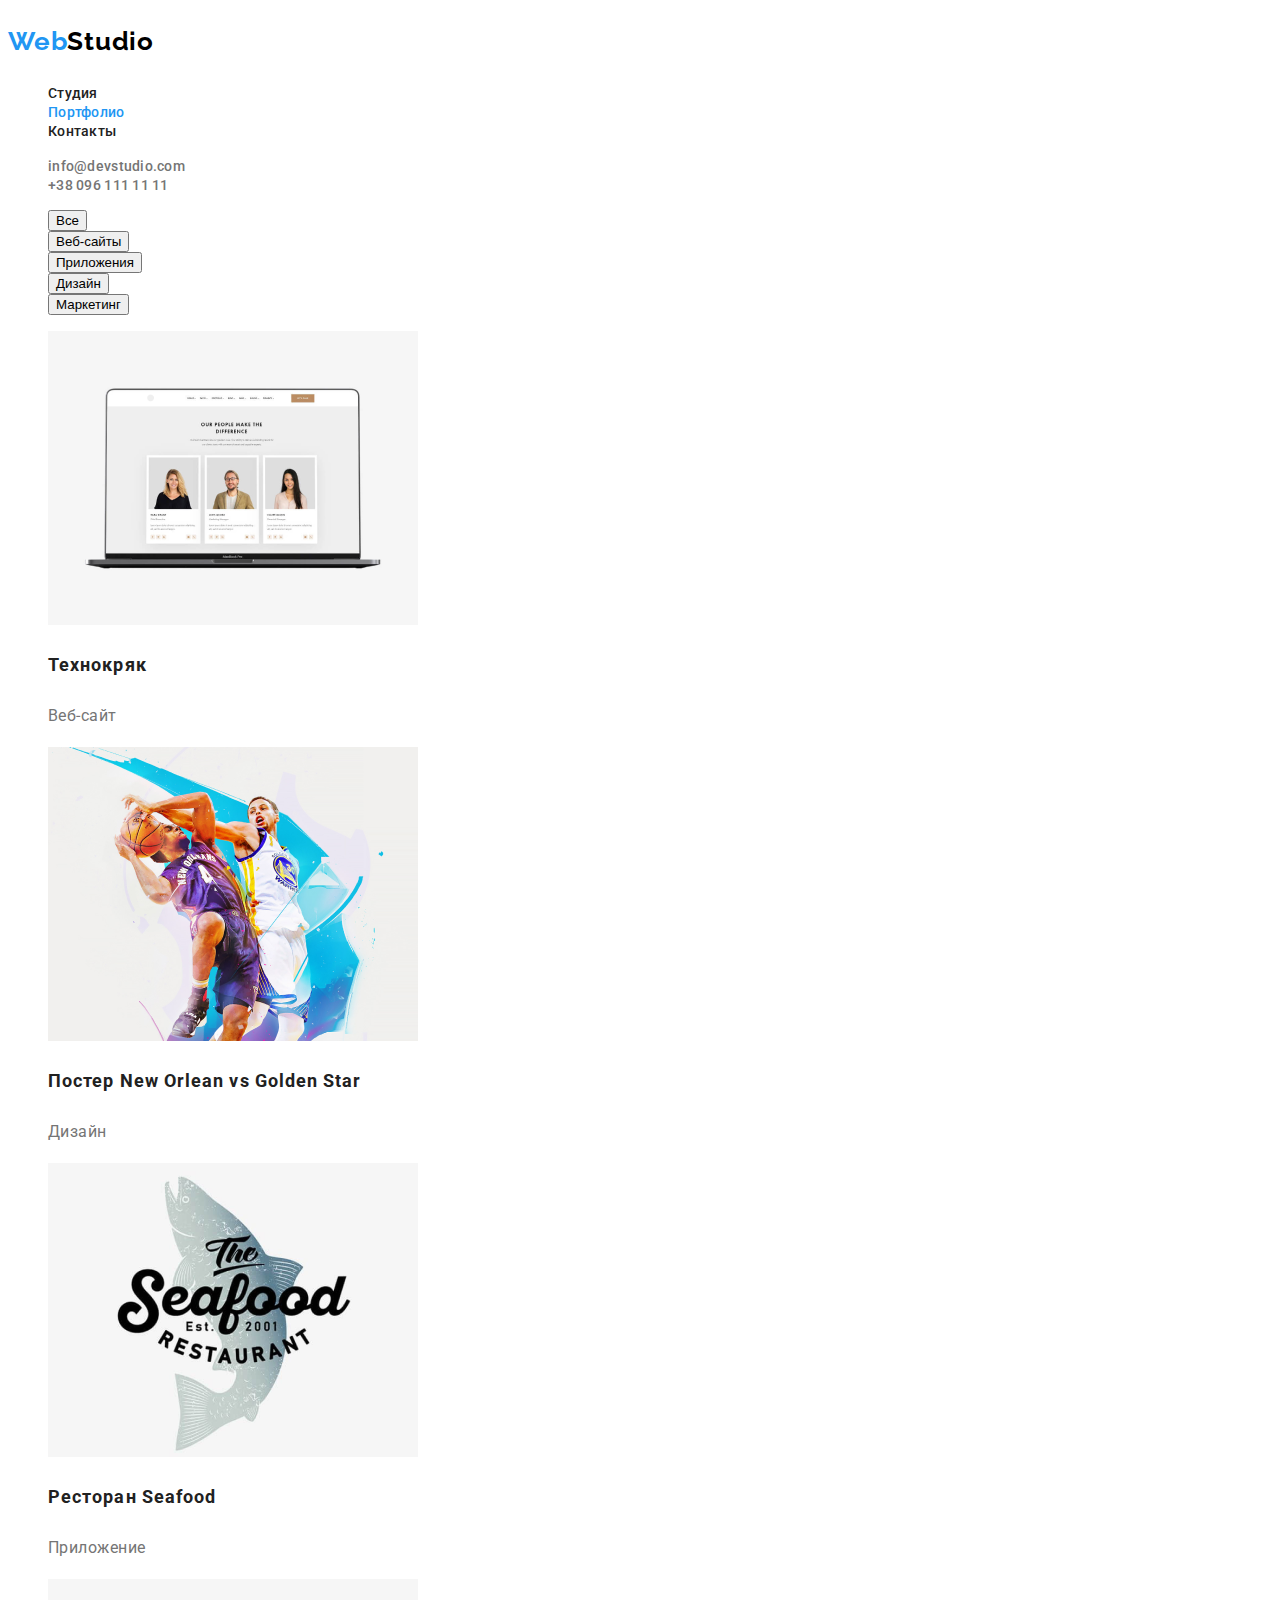
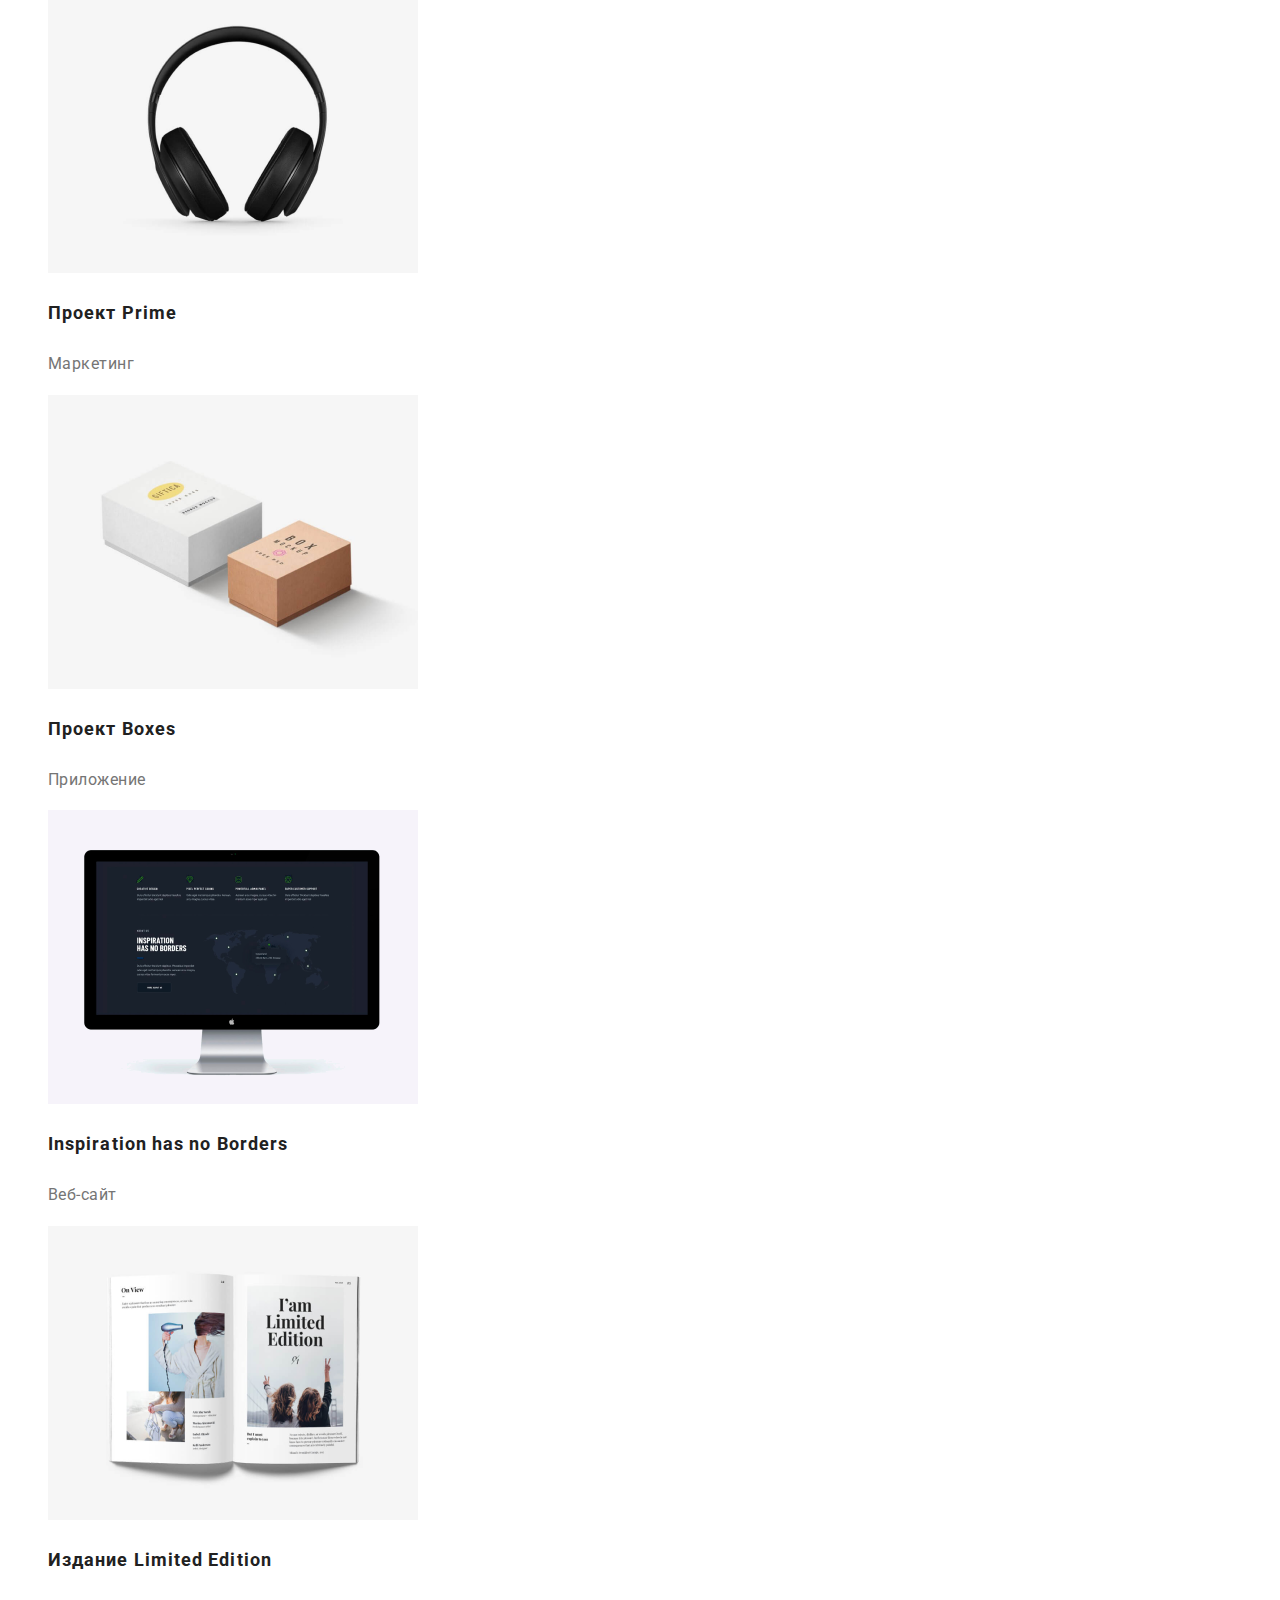
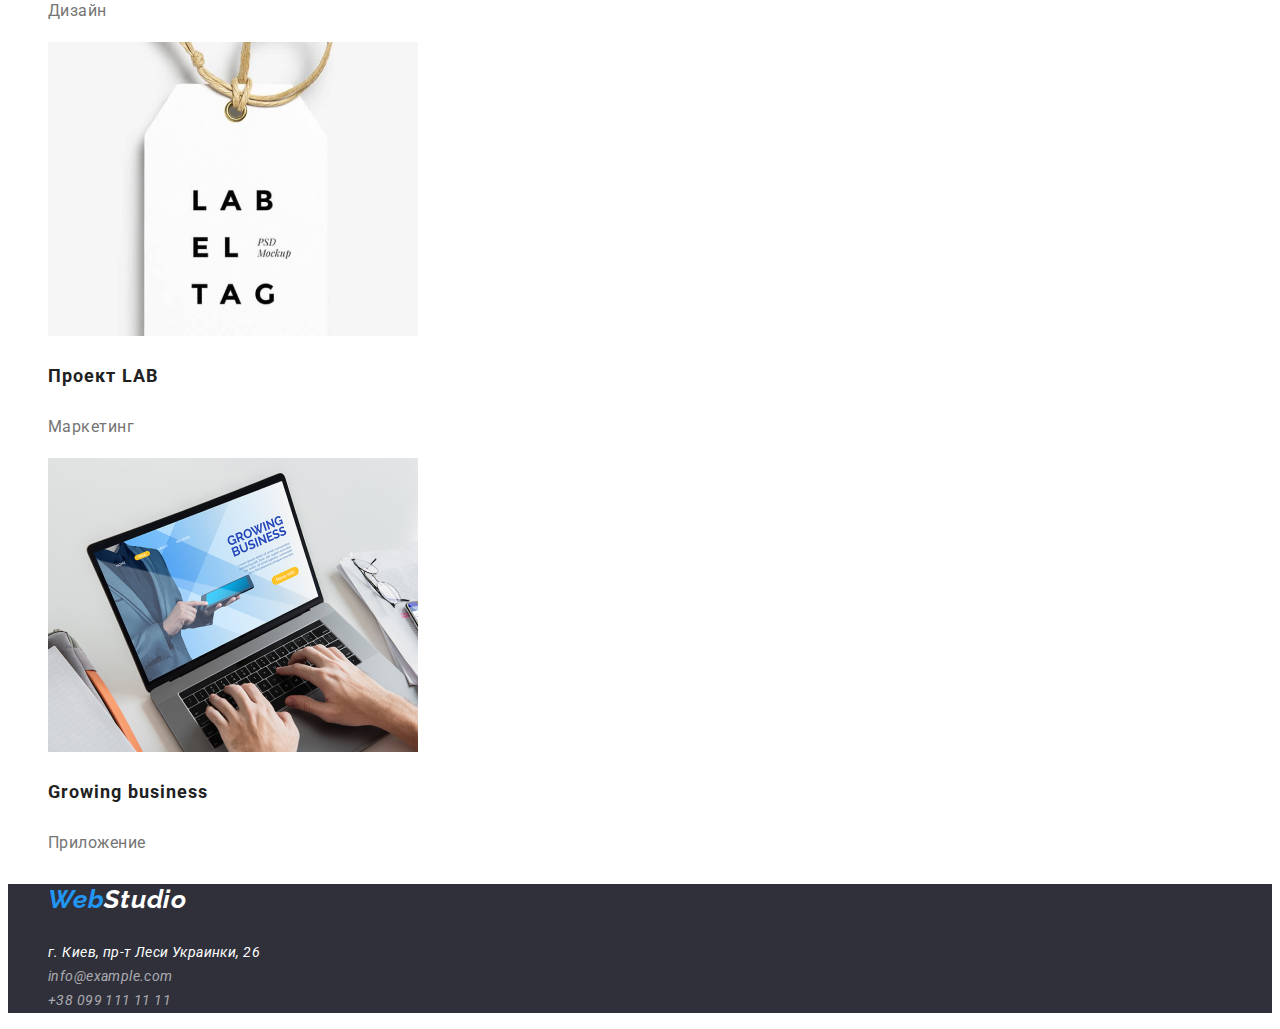
==== index1.html @ fda35796 "1" ====
<!DOCTYPE html>
<html lang="ru">

<head>
    <meta charset="UTF-8">
    <meta http-equiv="X-UA-Compatible" content="IE=edge">
    <meta name="viewport" content="width=device-width, initial-scale=1.0">
    <title>Document</title>
    <link rel="preconnect" href="https://fonts.googleapis.com">
    <link rel="preconnect" href="https://fonts.gstatic.com" crossorigin>
    <link
        href="https://fonts.googleapis.com/css2?family=Raleway:wght@700&family=Roboto:wght@400;500;700;900&display=swap"
        rel="stylesheet">
    <link rel="stylesheet" href="./css/styles.css">
</head>

<body>
    <!--Шапка сайту-->
    <header class="header">
        <nav>
            <a href="" class="logo link ">
                <p>Web<span class="header-logo logo">Studio</span></p>
            </a>
            <ul class="header-nav list ">
                <li class="header-item"> <a href="" class="header-link link focus-hover">Студия</a></li>
                <li class="header-item"><a href="./index1.html"
                        class="header-link link focus-hover active-nav">Портфолио</a></li>
                <li class="header-item"> <a href="" class="header-link link focus-hover">Контакты</a></li>
            </ul>
            <ul class="header-contacts list ">
                <li class="header-contact-item "><a href="mailto:info@devstudio.com"
                        class="header-contact link focus-hover">info@devstudio.com</a></li>

                <li class="header-contacts-item "><a href="tel:+380961111111"
                        class="header-contact link focus-hover">+38 096 111 11 11 </a></li>
            </ul>
        </nav>
    </header>
    <main>
        <h1 hidden>portfolio</h1>
        <section class="filter">
            <h2 hidden>filter</h2>
            <ul class="filter-list list">
                <li class="filter-item"><button type="button" class="filter-btn btn-focus-hover">Все</button></li>
                <li class="filter-item"><button type="button" class="filter-btn btn-focus-hover">Веб-сайты</button></li>
                <li class="filter-item"><button type="button" class="filter-btn btn-focus-hover">Приложения</button>
                </li>
                <li class="filter-item"><button type="button" class="filter-btn btn-focus-hover">Дизайн</button></li>
                <li class="filter-item"><button type="button" class="filter-btn btn-focus-hover">Маркетинг</button></li>
            </ul>
        </section>
        <section class="projects">
            <h2 hidden>projects</h2>
            <ul class="project-list list">
                <li class="project-item"><img src="./images/portfolio-0.png" alt="projects1" width="370" height="294"
                        class="project-photo">
                    <h3 class="project-name">Технокряк</h3>
                    <p class="project-text">Веб-сайт</p>
                </li>
                <li class="project-item"><img src="./images/portfolio-1.png" alt="projects2" width="370" height="294"
                        class="project-photo">
                    <h3 class="project-name">Постер New Orlean vs Golden Star</h3>
                    <p class="project-text">Дизайн</p>
                </li>
                <li class="project-item"><img src="./images/portfolio-2.png" alt="projects3" width="370" height="294"
                        class="project-photo">
                    <h3 class="project-name">Ресторан Seafood</h3>
                    <p class="project-text">Приложение</p>
                </li>
                <li class="project-item"><img src="./images/portfolio-3.png" alt="projects4" width="370" height="294"
                        class="project-photo">
                    <h3 class="project-name">Проект Prime</h3>
                    <p class="project-text">Маркетинг</p>
                </li>
                <li class="project-item"><img src="./images/portfolio-4.png" alt="projects5" width="370" height="294"
                        class="project-photo">
                    <h3 class="project-name">Проект Boxes</h3>
                    <p class="project-text">Приложение</p>
                </li>
                <li class="project-item"><img src="./images/portfolio-5.png" alt="projects6" width="370" height="294"
                        class="project-photo">
                    <h3 class="project-name">Inspiration has no Borders</h3>
                    <p class="project-text">Веб-сайт</p>
                </li>
                <li class="project-item"><img src="./images/portfolio-6.png" alt="projects7" width="370" height="294"
                        class="project-photo">
                    <h3 class="project-name">Издание Limited Edition</h3>
                    <p class="project-text">Дизайн</p>
                </li>
                <li class="project-item"><img src="./images/portfolio-7.png" alt="projects8" width="370" height="294"
                        class="project-photo">
                    <h3 class="project-name">Проект LAB</h3>
                    <p class="project-text">Маркетинг</p>
                </li>
                <li class="project-item"><img src="./images/portfolio-8.png" alt="projects9" width="370" height="294"
                        class="project-photo">
                    <h3 class="project-name">Growing business</h3>
                    <p class="project-text">Приложение</p>
                </li>
            </ul>

        </section>

    </main>
    <footer class="footr">
        <address class="address">
            <ul class="address-list list">
                <li><a href="" class="logo link">
                        <p>Web<span class="footer-logo logo">Studio</span></p>
                    </a></li>
                <li><a href="" class="address-map link focus-hover">г. Киев, пр-т Леси Украинки, 26</a></li>
                <li><a href="mailto:info@example.com" class="address-contact link focus-hover">info@example.com</a></li>
                <li><a href="tel:+380991111111" class="address-contact link focus-hover">+38 099 111 11 11</a></li>
            </ul>
        </address>
    </footer>
</body>

</html>
---- css/styles.css ----
:root {
  --blue: #2196f3;
  --black-text: #212121;
  --black: #000000;
  --gray: #757575;
  --whait: #ffffff;
  --gray-footr-cont: rgba(255, 255, 255, 0.6);
  --bkn: #2f303a;
  --bkn-forbtn: #e5e5e5;
  --bkncolor-herobtn-focushoverr: #188ce8;
}
body {
  font-family: "Roboto", sans-serif;
  letter-spacing: 0.02em;
}
.active-nav {
  color: var(--blue) !important;
}
.link {
  text-decoration: none;
}
.list {
  list-style: none;
}
.btn {
  font-size: 16px;
  line-height: 1.87;
  display: flex;
  align-items: center;
  text-align: center;
  letter-spacing: 0.06em;
}
.focus-hover:focus,
.focus-hover:hover {
  color: var(--blue);
}
/*----------------header-----------------*/
.header-link {
  font-weight: 500;
  font-size: 14px;
  line-height: 1.14;
  letter-spacing: 0.02em;
  color: var(--black-text);
}

.header-contact {
  font-weight: 500;
  font-size: 14px;
  line-height: 1.14;
  letter-spacing: 0.02em;
  color: var(--gray);
}

.logo {
  font-family: "Raleway", sans-serif;
  font-weight: 700;
  font-size: 26px;
  line-height: 1.19;
  letter-spacing: 0.03em;
  color: var(--blue);
}
.header-logo {
  color: var(--black);
}

/* -------------hero---------*/
.hero {
  background-color: var(--bkn);
}
.hero-title {
  font-weight: 900;
  font-size: 44px;
  line-height: 1.36;
  letter-spacing: 0.06em;
  color: var(--whait);
}
.hero-btn {
  background-color: var(--blue);
  color: var(--whait);
}
.hero-btn:focus,
.hero-btn:hover {
  background: var(--bkncolor-herobtn-focushoverr);
}
/* ---benefits-----*/
.benefits-item {
  font-weight: 700;
  font-size: 14px;
  line-height: 16px;
  letter-spacing: 0.03em;
  text-transform: uppercase;
  color: var(--black-text);
}
.benefits-text {
  font-weight: 400;
  font-size: 14px;
  line-height: 1.71;
  letter-spacing: 0.03em;
  color: var(--gray);
}
/*-----work----*/
.work-item {
  font-weight: 700;
  font-size: 36px;
  line-height: 1.16;
  letter-spacing: 0.03em;
}
/*---------team--------*/
.team-item {
  font-weight: 700;
  font-size: 36px;
  line-height: 1.16;
  letter-spacing: 0.03em;
  color: var(--black-text);
}
.team-person-name {
  font-weight: 500;
  font-size: 16px;
  line-height: 1.18;
  letter-spacing: 0.03em;
  color: var(--black-text);
}
.team-person-position {
  font-weight: 400;
  font-size: 16px;
  line-height: 1.18;
  letter-spacing: 0.03em;
  color: var(--gray);
}
/* -------footr--------------*/
.footr {
  background-color: var(--bkn);
}
.footer-logo {
  color: var(--whait);
}
.address-map {
  font-weight: 400;
  font-size: 14px;
  line-height: 1.71;
  letter-spacing: 0.03em;
  color: white;
}
.address-contact {
  font-weight: 400;
  font-size: 14px;
  line-height: 1.71;
  letter-spacing: 0.03em;
  color: var(--gray-footr-cont);
}
/*------------- Портфоліо----*/

.btn-focus-hover:focus,
.btn-focus-hover:hover {
  color: var(--whait);
  background-color: var(--blue);
}
.filtr-btn {
  font-weight: 500;
  font-size: 16px;
  line-height: 1.62;
  letter-spacing: 0.03em;
  color: var(--black-text);
  background-color: var(--bkn-forbtn);
}
.project-name {
  font-weight: 700;
  font-size: 18px;
  line-height: 2;
  color: var(--black-text);
  letter-spacing: 0.06em;
}
.project-text {
  font-weight: 400;
  font-size: 16px;
  line-height: 1.87;
  color: var(--gray);
  letter-spacing: 0.03em;
}
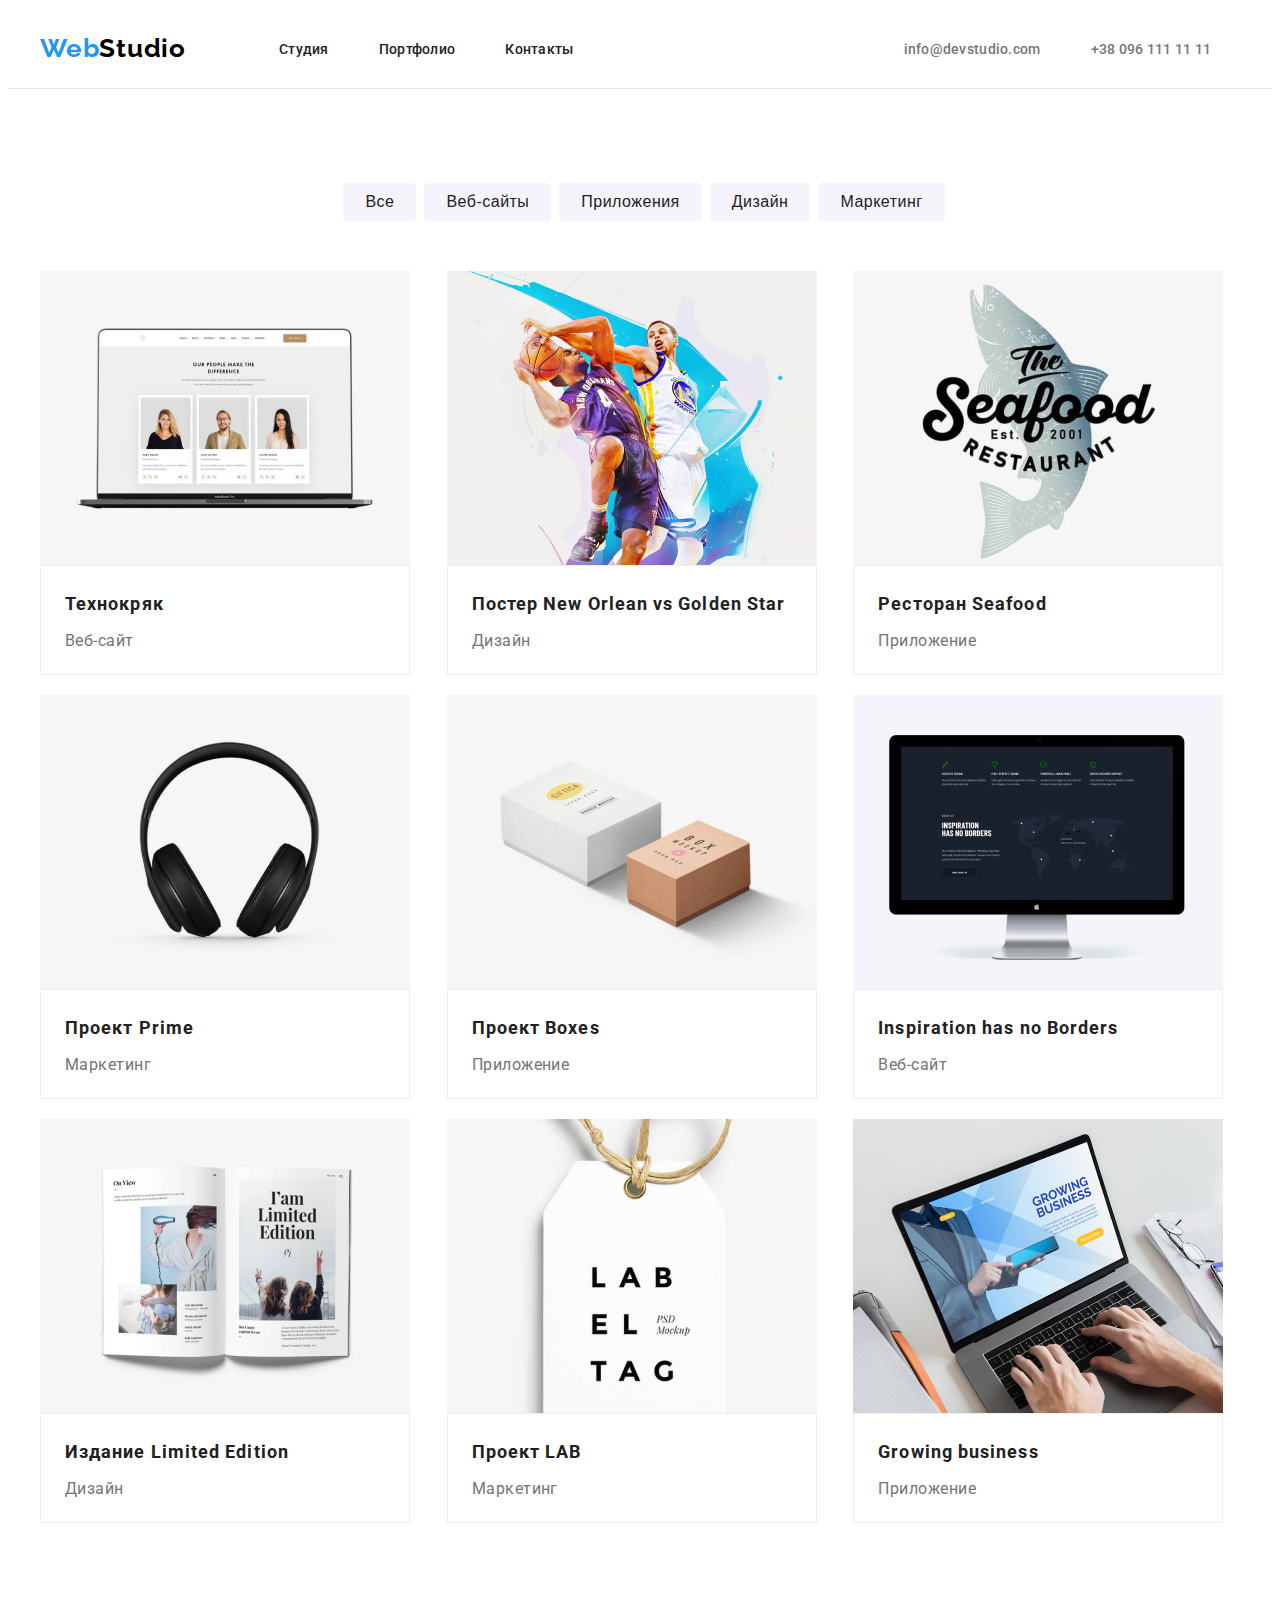
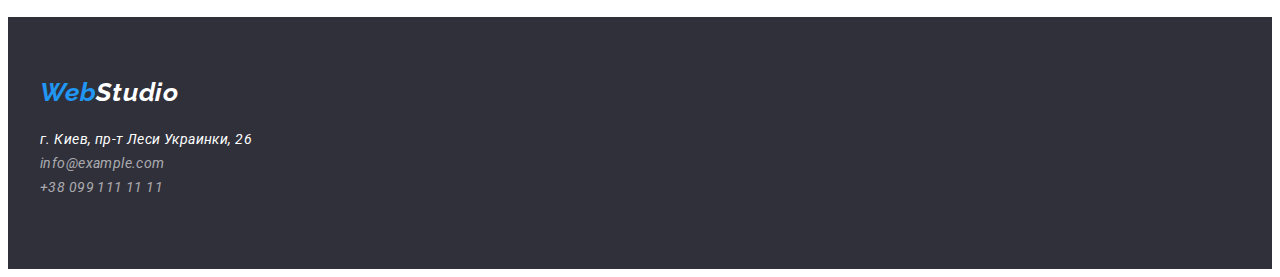
==== commit 7ca0ffc2: "gtfg" ====
--- a/index1.html
+++ b/index1.html
@@ -11,108 +11,139 @@
     <link
         href="https://fonts.googleapis.com/css2?family=Raleway:wght@700&family=Roboto:wght@400;500;700;900&display=swap"
         rel="stylesheet">
+    <link rel="stylesheet" href="https://cdnjs.cloudflare.com/ajax/libs/modern-normalize/1.1.0/modern-normalize.min.css"
+            integrity="sha512-wpPYUAdjBVSE4KJnH1VR1HeZfpl1ub8YT/NKx4PuQ5NmX2tKuGu6U/JRp5y+Y8XG2tV+wKQpNHVUX03MfMFn9Q=="
+            crossorigin="anonymous" referrerpolicy="no-referrer" />
     <link rel="stylesheet" href="./css/styles.css">
 </head>
 
 <body>
     <!--Шапка сайту-->
-    <header class="header">
-        <nav>
-            <a href="" class="logo link ">
-                <p>Web<span class="header-logo logo">Studio</span></p>
-            </a>
-            <ul class="header-nav list ">
-                <li class="header-item"> <a href="" class="header-link link focus-hover">Студия</a></li>
-                <li class="header-item"><a href="./index1.html"
-                        class="header-link link focus-hover active-nav">Портфолио</a></li>
-                <li class="header-item"> <a href="" class="header-link link focus-hover">Контакты</a></li>
-            </ul>
-            <ul class="header-contacts list ">
-                <li class="header-contact-item "><a href="mailto:info@devstudio.com"
-                        class="header-contact link focus-hover">info@devstudio.com</a></li>
-
-                <li class="header-contacts-item "><a href="tel:+380961111111"
-                        class="header-contact link focus-hover">+38 096 111 11 11 </a></li>
-            </ul>
-        </nav>
+    <header class="header header-portfolio">
+        <div class="container header-container">
+            <nav class="header-navigator">
+                <a href="" class="logo link ">
+                    <p>Web<span class="header-logo logo">Studio</span></p>
+                </a>
+                <ul class="header-nav list ">
+                    <li class="header-item"> <a href="" class="header-link link focus-hover">Студия</a></li>
+                    <li class="header-item"><a href="./index1.html" class="header-link link focus-hover ">Портфолио</a></li>
+                    <li class="header-item"> <a href="" class="header-link link focus-hover">Контакты</a></li>
+                </ul>
+    
+                <ul class="header-contacts list ">
+                    <li class="header-contacts-item"><a href="mailto:info@devstudio.com"
+                            class="header-contact link focus-hover">info@devstudio.com</a></li>
+                    <li class="header-contacts-item"><a href="tel:+380961111111" class="header-contact link focus-hover">+38
+                            096 111 11 11 </a></li>
+                </ul>
+    
+            </nav>
+        </div>
     </header>
     <main>
-        <h1 hidden>portfolio</h1>
-        <section class="filter">
-            <h2 hidden>filter</h2>
+        
+        <h1 class="portfolio-title">portfolio</h1>
+        <seection class="filter">
+            <div class="container filter-container">
+            <h2 class="filter-title">filter</h2>
             <ul class="filter-list list">
                 <li class="filter-item"><button type="button" class="filter-btn btn-focus-hover">Все</button></li>
                 <li class="filter-item"><button type="button" class="filter-btn btn-focus-hover">Веб-сайты</button></li>
-                <li class="filter-item"><button type="button" class="filter-btn btn-focus-hover">Приложения</button>
+                <li class="filter-item"><button type="button" class="filter-btn btn-focus-hover">Приложения </button>
                 </li>
                 <li class="filter-item"><button type="button" class="filter-btn btn-focus-hover">Дизайн</button></li>
                 <li class="filter-item"><button type="button" class="filter-btn btn-focus-hover">Маркетинг</button></li>
             </ul>
+            </div>
         </section>
-        <section class="projects">
-            <h2 hidden>projects</h2>
+        
+            <div class="container project-container">
+            <section class="projects">
+            <h2 class="project-title">projects</h2>
             <ul class="project-list list">
                 <li class="project-item"><img src="./images/portfolio-0.png" alt="projects1" width="370" height="294"
                         class="project-photo">
+                        <div class="project-box">
                     <h3 class="project-name">Технокряк</h3>
                     <p class="project-text">Веб-сайт</p>
+                    </div>
                 </li>
                 <li class="project-item"><img src="./images/portfolio-1.png" alt="projects2" width="370" height="294"
                         class="project-photo">
+                        <div class="project-box">
                     <h3 class="project-name">Постер New Orlean vs Golden Star</h3>
                     <p class="project-text">Дизайн</p>
+                    </div>
                 </li>
                 <li class="project-item"><img src="./images/portfolio-2.png" alt="projects3" width="370" height="294"
                         class="project-photo">
+                        <div class="project-box">
                     <h3 class="project-name">Ресторан Seafood</h3>
                     <p class="project-text">Приложение</p>
+                </div>
                 </li>
                 <li class="project-item"><img src="./images/portfolio-3.png" alt="projects4" width="370" height="294"
                         class="project-photo">
+                        <div class="project-box">
                     <h3 class="project-name">Проект Prime</h3>
                     <p class="project-text">Маркетинг</p>
+                    </div>
                 </li>
                 <li class="project-item"><img src="./images/portfolio-4.png" alt="projects5" width="370" height="294"
                         class="project-photo">
+                        <div class="project-box">
                     <h3 class="project-name">Проект Boxes</h3>
                     <p class="project-text">Приложение</p>
+                    </div>
                 </li>
                 <li class="project-item"><img src="./images/portfolio-5.png" alt="projects6" width="370" height="294"
                         class="project-photo">
+                        <div class="project-box">
                     <h3 class="project-name">Inspiration has no Borders</h3>
                     <p class="project-text">Веб-сайт</p>
+                    </div>
                 </li>
                 <li class="project-item"><img src="./images/portfolio-6.png" alt="projects7" width="370" height="294"
                         class="project-photo">
+                        <div class="project-box">
                     <h3 class="project-name">Издание Limited Edition</h3>
                     <p class="project-text">Дизайн</p>
+                    </div>
                 </li>
                 <li class="project-item"><img src="./images/portfolio-7.png" alt="projects8" width="370" height="294"
                         class="project-photo">
+                        <div class="project-box">
                     <h3 class="project-name">Проект LAB</h3>
                     <p class="project-text">Маркетинг</p>
+                    </div>
                 </li>
                 <li class="project-item"><img src="./images/portfolio-8.png" alt="projects9" width="370" height="294"
                         class="project-photo">
+                        <div class="project-box">
                     <h3 class="project-name">Growing business</h3>
                     <p class="project-text">Приложение</p>
+                    </div>
                 </li>
             </ul>
-
+            </div>
         </section>
-
     </main>
-    <footer class="footr">
+    <footer class="footr footr-portfolio">
+        <div class="container footr-container footr-container-portfolio">
+        
         <address class="address">
-            <ul class="address-list list">
-                <li><a href="" class="logo link">
-                        <p>Web<span class="footer-logo logo">Studio</span></p>
-                    </a></li>
-                <li><a href="" class="address-map link focus-hover">г. Киев, пр-т Леси Украинки, 26</a></li>
-                <li><a href="mailto:info@example.com" class="address-contact link focus-hover">info@example.com</a></li>
-                <li><a href="tel:+380991111111" class="address-contact link focus-hover">+38 099 111 11 11</a></li>
-            </ul>
+            
+                <ul class="address-list list">
+                    <li><a href="" class="logo link log">
+                            <p>Web<span class="footer-logo logo">Studio</span></p>
+                        </a></li>
+                    <li><a href="" class="address-map link focus-hover">г. Киев, пр-т Леси Украинки, 26</a></li>
+                    <li><a href="mailto:info@example.com" class="address-contact link focus-hover">info@example.com</a></li>
+                    <li><a href="tel:+380991111111" class="address-contact link focus-hover">+38 099 111 11 11</a></li>
+                    </ul>
         </address>
+        </div>
     </footer>
 </body>
 
--- a/css/styles.css
+++ b/css/styles.css
@@ -8,11 +8,39 @@
   --bkn: #2f303a;
   --bkn-forbtn: #e5e5e5;
   --bkncolor-herobtn-focushoverr: #188ce8;
-}
+  --bkn-team: #f5f4fa;
+}
+p,
+a,
+span,
+h1,
+h2,
+h3,
+h4,
+h5,
+h6 {
+  margin: 0;
+}
+
+ul {
+  margin: 0;
+  padding-left: 0;
+}
+
+img {
+  display: block;
+}
+
 body {
   font-family: "Roboto", sans-serif;
   letter-spacing: 0.02em;
 }
+.container {
+  width: 1200px;
+  margin: 0 auto;
+  padding-left: 15px;
+  padding-right: 15px;
+}
 .active-nav {
   color: var(--blue) !important;
 }
@@ -29,6 +57,7 @@
   align-items: center;
   text-align: center;
   letter-spacing: 0.06em;
+  border-radius: 4px;
 }
 .focus-hover:focus,
 .focus-hover:hover {
@@ -42,6 +71,22 @@
   letter-spacing: 0.02em;
   color: var(--black-text);
 }
+.header-portfolio {
+  border-bottom-color: #e5e5e5;
+  border-bottom-style: solid;
+  border-bottom-width: 1px;
+}
+.header-container {
+  display: flex;
+  height: 80px;
+  align-items: center;
+
+  /*align-items: center;*/
+}
+.header-navigator {
+  display: flex;
+  /*align-items: center;*/
+}
 
 .header-contact {
   font-weight: 500;
@@ -50,7 +95,27 @@
   letter-spacing: 0.02em;
   color: var(--gray);
 }
-
+.header-navigator > .logo {
+  margin-right: 93px;
+  align-items: center;
+}
+.header-nav {
+  display: flex;
+  margin-right: 330px;
+  align-items: center;
+}
+
+.header-item:not(:last-child) {
+  margin-right: 50px;
+}
+
+.header-contacts {
+  display: flex;
+  align-items: center;
+}
+.header-contacts-item:not(:last-child) {
+  margin-right: 50px;
+}
 .logo {
   font-family: "Raleway", sans-serif;
   font-weight: 700;
@@ -64,25 +129,64 @@
 }
 
 /* -------------hero---------*/
+.hero-container {
+  display: block;
+}
+
 .hero {
   background-color: var(--bkn);
+  height: 600px;
 }
 .hero-title {
+  display: block;
+  width: 696px;
+  padding-top: 200px;
+  margin: 0 auto;
+  text-align: center;
   font-weight: 900;
   font-size: 44px;
   line-height: 1.36;
   letter-spacing: 0.06em;
   color: var(--whait);
-}
+  padding-bottom: 30px;
+}
+
 .hero-btn {
+  display: block;
   background-color: var(--blue);
   color: var(--whait);
+  margin: 0 auto;
+  width: 200px;
+  height: 50px;
 }
 .hero-btn:focus,
 .hero-btn:hover {
   background: var(--bkncolor-herobtn-focushoverr);
 }
 /* ---benefits-----*/
+.benefits-name {
+  display: none;
+}
+.benefits-container {
+  margin-top: 91px;
+  margin-bottom: 94px;
+}
+.benefits-list {
+  display: flex;
+  flex-wrap: wrap;
+  margin-left: -30px;
+  margin-top: -30px;
+}
+.benefits-parth {
+  flex-basis: calc(100% / 4 - 30px);
+  margin-top: 30px;
+  margin-left: 30px;
+}
+.benefits-text {
+  width: 270px;
+  height: 75px;
+}
+
 .benefits-item {
   font-weight: 700;
   font-size: 14px;
@@ -90,6 +194,8 @@
   letter-spacing: 0.03em;
   text-transform: uppercase;
   color: var(--black-text);
+  width: 270px;
+  height: 16px;
 }
 .benefits-text {
   font-weight: 400;
@@ -99,26 +205,77 @@
   color: var(--gray);
 }
 /*-----work----*/
+.work-container {
+  width: 1200px;
+  height: 386px;
+}
+.work-list {
+  display: flex;
+  flex-wrap: wrap;
+  margin-left: -30px;
+  margin-top: -30px;
+}
+
+.work-list-parth {
+  flex-basis: calc(100% / 3 - 30px);
+  margin-top: 30px;
+  margin-left: 30px;
+}
+
 .work-item {
   font-weight: 700;
   font-size: 36px;
   line-height: 1.16;
   letter-spacing: 0.03em;
+  text-align: center;
+  padding-bottom: 50px;
 }
 /*---------team--------*/
+.team {
+  height: 648px;
+
+  background-color: var(--bkn-team);
+  margin-top: 94px;
+}
+.team-container {
+}
+.team-list {
+  display: flex;
+  flex-wrap: wrap;
+  margin-left: -30px;
+  margin-top: -30px;
+}
+.team-list-person {
+  flex-basis: calc(100% / 4 - 30px);
+  margin-top: 30px;
+  margin-left: 30px;
+}
 .team-item {
   font-weight: 700;
   font-size: 36px;
   line-height: 1.16;
   letter-spacing: 0.03em;
   color: var(--black-text);
-}
+  text-align: center;
+  padding-top: 94px;
+}
+.box {
+  width: 270px;
+  height: 80px;
+  background: var(--whait);
+  box-shadow: 0px 1px 3px rgba(0, 0, 0, 0.12), 0px 1px 1px rgba(0, 0, 0, 0.14),
+    0px 2px 1px rgba(0, 0, 0, 0.2);
+  border-radius: 0px 0px 4px 4px;
+}
+
 .team-person-name {
   font-weight: 500;
   font-size: 16px;
   line-height: 1.18;
   letter-spacing: 0.03em;
   color: var(--black-text);
+  text-align: center;
+  padding-top: 30px;
 }
 .team-person-position {
   font-weight: 400;
@@ -126,11 +283,18 @@
   line-height: 1.18;
   letter-spacing: 0.03em;
   color: var(--gray);
+  text-align: center;
 }
 /* -------footr--------------*/
 .footr {
   background-color: var(--bkn);
-}
+  height: 252px;
+}
+
+.footr-container-portfolio {
+  margin-top: 94px;
+}
+
 .footer-logo {
   color: var(--whait);
 }
@@ -147,6 +311,11 @@
   line-height: 1.71;
   letter-spacing: 0.03em;
   color: var(--gray-footr-cont);
+}
+.log {
+  display: inline-block;
+  padding-top: 60px;
+  padding-bottom: 20px;
 }
 /*------------- Портфоліо----*/
 
@@ -155,15 +324,51 @@
   color: var(--whait);
   background-color: var(--blue);
 }
-.filtr-btn {
+
+.project-title,
+.filter-title,
+.portfolio-title {
+  display: none;
+}
+
+.filter-container {
+  margin-bottom: 50px;
+  margin-top: 94px;
+}
+.filter-list {
+  display: flex;
+  justify-content: center;
+}
+.filter-item {
+  padding-left: 8px;
+}
+.filter-btn {
+  display: inline-block;
+  padding: 6px 22px;
   font-weight: 500;
   font-size: 16px;
   line-height: 1.62;
   letter-spacing: 0.03em;
   color: var(--black-text);
-  background-color: var(--bkn-forbtn);
-}
+  border-width: 0px;
+  border-radius: 4px;
+  background: #f5f4fa;
+}
+.project-list {
+  display: flex;
+  flex-wrap: wrap;
+  margin-right: -20px;
+  margin-top: -20px;
+}
+.project-item {
+  width: 370px;
+  flex-basis: calc(100% / 3 - 20px);
+  margin-top: 20px;
+  margin-right: 20px;
+}
+
 .project-name {
+  padding: 20px 24px 0;
   font-weight: 700;
   font-size: 18px;
   line-height: 2;
@@ -171,9 +376,19 @@
   letter-spacing: 0.06em;
 }
 .project-text {
+  padding: 4px 24px 0;
   font-weight: 400;
   font-size: 16px;
   line-height: 1.87;
   color: var(--gray);
   letter-spacing: 0.03em;
 }
+.project-box {
+  height: 110px;
+  width: 370px;
+  background: #ffffff;
+  border: 1px solid #eeeeee;
+  box-sizing: border-box;
+}
+.project-container {
+}
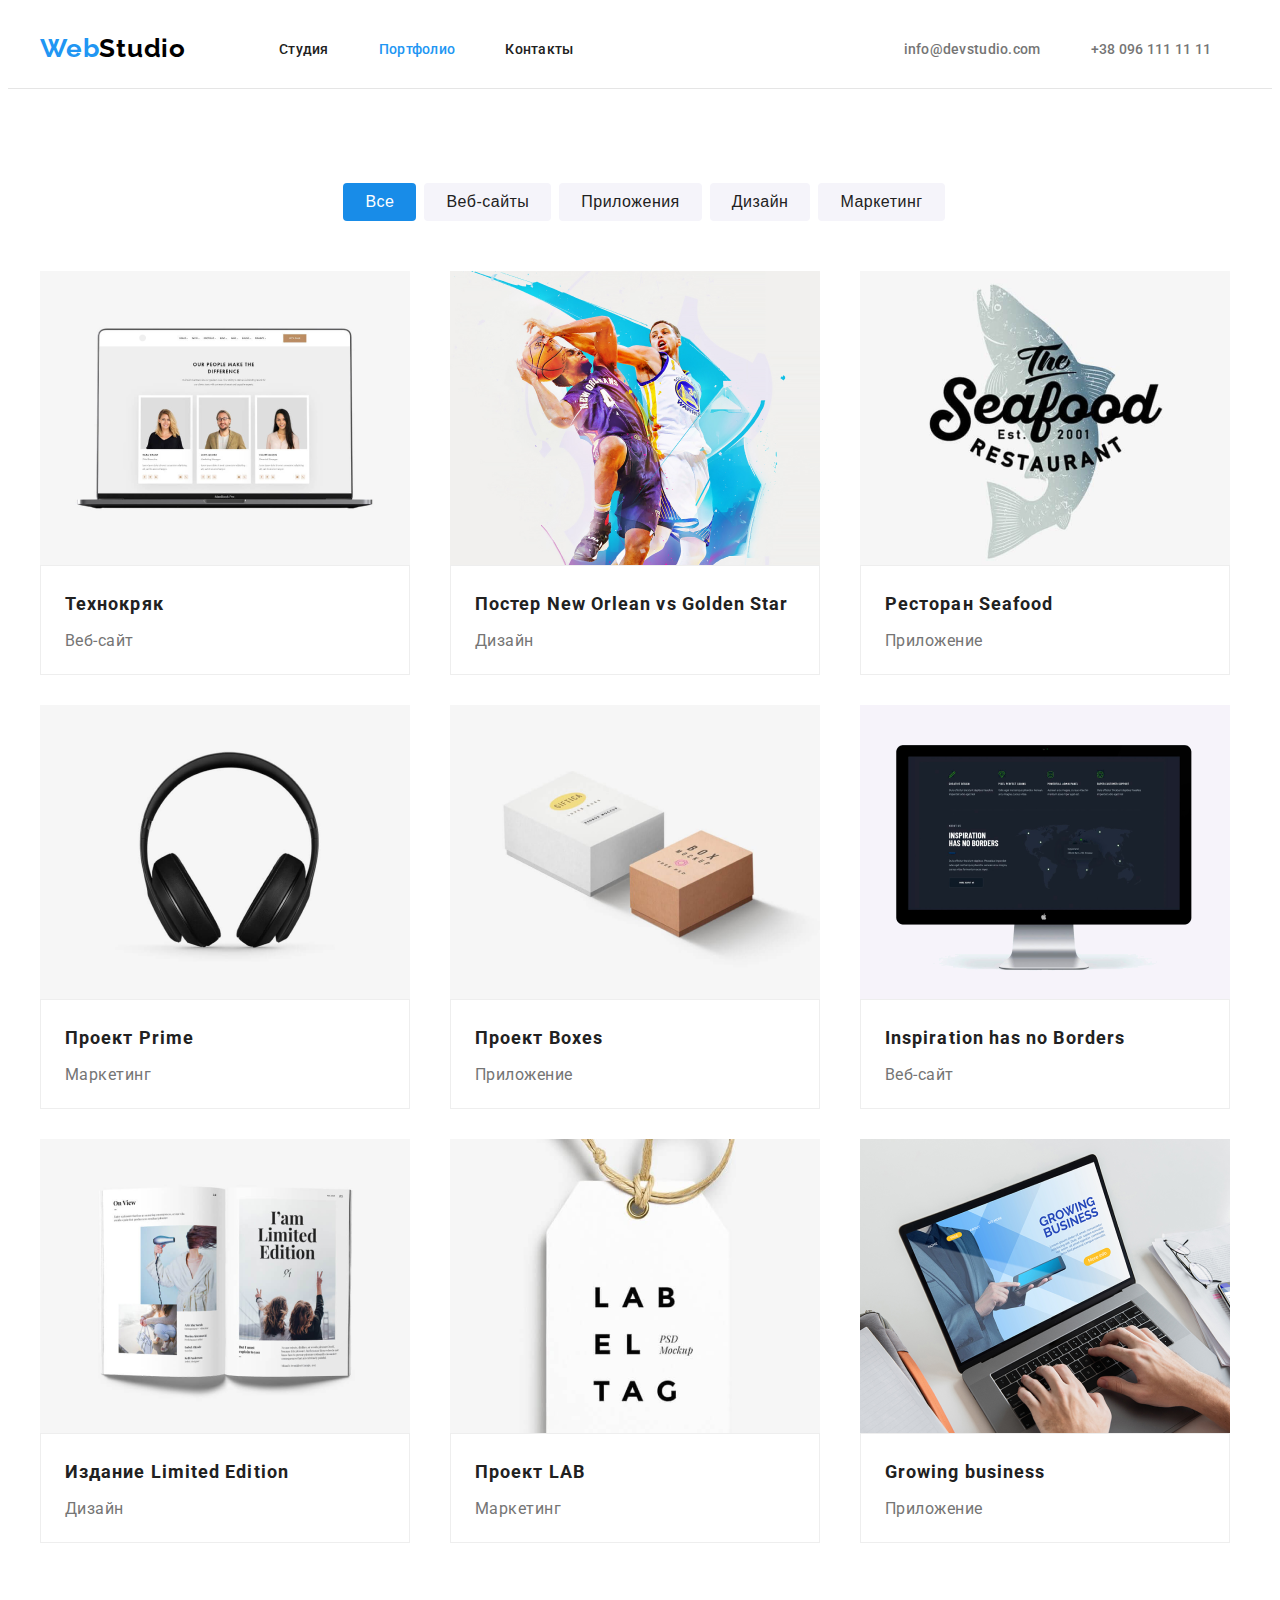
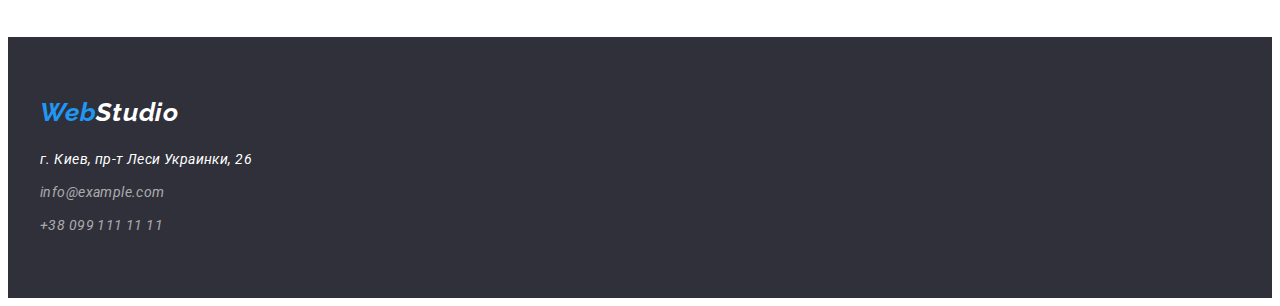
==== commit 6f6f58e8: "22" ====
--- a/index1.html
+++ b/index1.html
@@ -27,7 +27,7 @@
                 </a>
                 <ul class="header-nav list ">
                     <li class="header-item"> <a href="" class="header-link link focus-hover">Студия</a></li>
-                    <li class="header-item"><a href="./index1.html" class="header-link link focus-hover ">Портфолио</a></li>
+                    <li class="header-item"><a href="./index1.html" class="header-link link focus-hover active-nav">Портфолио</a></li>
                     <li class="header-item"> <a href="" class="header-link link focus-hover">Контакты</a></li>
                 </ul>
     
@@ -43,12 +43,12 @@
     </header>
     <main>
         
-        <h1 class="portfolio-title">portfolio</h1>
+        <h1 class="portfolio-title ">portfolio</h1>
         <seection class="filter">
-            <div class="container filter-container">
+            <div class="container mt">
             <h2 class="filter-title">filter</h2>
             <ul class="filter-list list">
-                <li class="filter-item"><button type="button" class="filter-btn btn-focus-hover">Все</button></li>
+                <li class="filter-item"><button type="button" class="filter-btn btn-focus-hover active-btn-filter">Все</button></li>
                 <li class="filter-item"><button type="button" class="filter-btn btn-focus-hover">Веб-сайты</button></li>
                 <li class="filter-item"><button type="button" class="filter-btn btn-focus-hover">Приложения </button>
                 </li>
@@ -58,25 +58,25 @@
             </div>
         </section>
         
-            <div class="container project-container">
+            <div class="container project-container ">
             <section class="projects">
             <h2 class="project-title">projects</h2>
             <ul class="project-list list">
-                <li class="project-item"><img src="./images/portfolio-0.png" alt="projects1" width="370" height="294"
+                <li class="project-item "><img src="./images/portfolio-0.png" alt="projects1" width="370" height="294"
                         class="project-photo">
                         <div class="project-box">
                     <h3 class="project-name">Технокряк</h3>
                     <p class="project-text">Веб-сайт</p>
                     </div>
                 </li>
-                <li class="project-item"><img src="./images/portfolio-1.png" alt="projects2" width="370" height="294"
+                <li class="project-item "><img src="./images/portfolio-1.png" alt="projects2" width="370" height="294"
                         class="project-photo">
                         <div class="project-box">
                     <h3 class="project-name">Постер New Orlean vs Golden Star</h3>
                     <p class="project-text">Дизайн</p>
                     </div>
                 </li>
-                <li class="project-item"><img src="./images/portfolio-2.png" alt="projects3" width="370" height="294"
+                <li class="project-item "><img src="./images/portfolio-2.png" alt="projects3" width="370" height="294"
                         class="project-photo">
                         <div class="project-box">
                     <h3 class="project-name">Ресторан Seafood</h3>
@@ -129,19 +129,21 @@
             </div>
         </section>
     </main>
-    <footer class="footr footr-portfolio">
-        <div class="container footr-container footr-container-portfolio">
-        
+    <footer class="footr">
+        <div class="container mt"></div>
         <address class="address">
-            
+            <div class="container">
                 <ul class="address-list list">
                     <li><a href="" class="logo link log">
                             <p>Web<span class="footer-logo logo">Studio</span></p>
                         </a></li>
-                    <li><a href="" class="address-map link focus-hover">г. Киев, пр-т Леси Украинки, 26</a></li>
-                    <li><a href="mailto:info@example.com" class="address-contact link focus-hover">info@example.com</a></li>
-                    <li><a href="tel:+380991111111" class="address-contact link focus-hover">+38 099 111 11 11</a></li>
-                    </ul>
+                    <li class="map"><a href="" class="address-map link focus-hover">г. Киев, пр-т Леси Украинки, 26</a></li>
+                    <li class="conta"><a href="mailto:info@example.com"
+                            class="address-contact link focus-hover">info@example.com</a></li>
+                    <li class="conta last"><a href="tel:+380991111111" class="address-contact link focus-hover">+38 099 111
+                            11 11</a></li>
+                </ul>
+            </div>
         </address>
         </div>
     </footer>
--- a/css/styles.css
+++ b/css/styles.css
@@ -29,6 +29,7 @@
 
 img {
   display: block;
+  margin: 0;
 }
 
 body {
@@ -80,12 +81,9 @@
   display: flex;
   height: 80px;
   align-items: center;
-
-  /*align-items: center;*/
 }
 .header-navigator {
   display: flex;
-  /*align-items: center;*/
 }
 
 .header-contact {
@@ -129,14 +127,14 @@
 }
 
 /* -------------hero---------*/
-.hero-container {
-  display: block;
-}
 
 .hero {
+  max-width: 1600px;
   background-color: var(--bkn);
   height: 600px;
-}
+  margin: 0 auto;
+}
+
 .hero-title {
   display: block;
   width: 696px;
@@ -148,7 +146,7 @@
   line-height: 1.36;
   letter-spacing: 0.06em;
   color: var(--whait);
-  padding-bottom: 30px;
+  margin-bottom: 30px;
 }
 
 .hero-btn {
@@ -156,7 +154,7 @@
   background-color: var(--blue);
   color: var(--whait);
   margin: 0 auto;
-  width: 200px;
+  min-width: 200px;
   height: 50px;
 }
 .hero-btn:focus,
@@ -167,49 +165,42 @@
 .benefits-name {
   display: none;
 }
-.benefits-container {
-  margin-top: 91px;
-  margin-bottom: 94px;
-}
+.mt {
+  margin-top: 94px;
+}
+
 .benefits-list {
   display: flex;
   flex-wrap: wrap;
-  margin-left: -30px;
-  margin-top: -30px;
-}
-.benefits-parth {
-  flex-basis: calc(100% / 4 - 30px);
-  margin-top: 30px;
-  margin-left: 30px;
+  justify-content: space-between;
+}
+
+.benefits-item {
+  font-weight: 700;
+  font-size: 14px;
+  line-height: 16px;
+  letter-spacing: 0.03em;
+  text-transform: uppercase;
+  color: var(--black-text);
+  width: 270px;
+  height: 16px;
+  margin-bottom: 10px;
 }
 .benefits-text {
+  font-weight: 400;
+  font-size: 14px;
+  line-height: 1.71;
+  letter-spacing: 0.03em;
+  color: var(--gray);
   width: 270px;
   height: 75px;
 }
-
-.benefits-item {
-  font-weight: 700;
-  font-size: 14px;
-  line-height: 16px;
-  letter-spacing: 0.03em;
-  text-transform: uppercase;
-  color: var(--black-text);
-  width: 270px;
-  height: 16px;
-}
-.benefits-text {
-  font-weight: 400;
-  font-size: 14px;
-  line-height: 1.71;
-  letter-spacing: 0.03em;
-  color: var(--gray);
-}
 /*-----work----*/
-.work-container {
+/*.work-container {
   width: 1200px;
   height: 386px;
-}
-.work-list {
+}*/
+/*.work-list {
   display: flex;
   flex-wrap: wrap;
   margin-left: -30px;
@@ -220,8 +211,12 @@
   flex-basis: calc(100% / 3 - 30px);
   margin-top: 30px;
   margin-left: 30px;
-}
-
+}*/
+.work-list {
+  display: flex;
+  flex-wrap: wrap;
+  justify-content: space-between;
+}
 .work-item {
   font-weight: 700;
   font-size: 36px;
@@ -232,10 +227,10 @@
 }
 /*---------team--------*/
 .team {
-  height: 648px;
-
   background-color: var(--bkn-team);
-  margin-top: 94px;
+}
+.pb {
+  padding-bottom: 94px;
 }
 .team-container {
 }
@@ -257,7 +252,7 @@
   letter-spacing: 0.03em;
   color: var(--black-text);
   text-align: center;
-  padding-top: 94px;
+  padding: 94px 0 50px;
 }
 .box {
   width: 270px;
@@ -288,11 +283,8 @@
 /* -------footr--------------*/
 .footr {
   background-color: var(--bkn);
-  height: 252px;
-}
-
-.footr-container-portfolio {
-  margin-top: 94px;
+  max-width: 1600px;
+  margin: 0 auto;
 }
 
 .footer-logo {
@@ -305,6 +297,18 @@
   letter-spacing: 0.03em;
   color: white;
 }
+.map {
+  display: block;
+  margin-top: 20px;
+}
+.conta {
+  display: block;
+  margin-top: 9px;
+}
+.last {
+  padding-bottom: 60px;
+}
+
 .address-contact {
   font-weight: 400;
   font-size: 14px;
@@ -315,7 +319,6 @@
 .log {
   display: inline-block;
   padding-top: 60px;
-  padding-bottom: 20px;
 }
 /*------------- Портфоліо----*/
 
@@ -323,6 +326,10 @@
 .btn-focus-hover:hover {
   color: var(--whait);
   background-color: var(--blue);
+}
+.filter-item > .active-btn-filter {
+  background: var(--bkncolor-herobtn-focushoverr);
+  color: var(--whait);
 }
 
 .project-title,
@@ -331,19 +338,16 @@
   display: none;
 }
 
-.filter-container {
-  margin-bottom: 50px;
-  margin-top: 94px;
-}
 .filter-list {
   display: flex;
+  flex-wrap: wrap;
   justify-content: center;
 }
 .filter-item {
   padding-left: 8px;
 }
 .filter-btn {
-  display: inline-block;
+  display: block;
   padding: 6px 22px;
   font-weight: 500;
   font-size: 16px;
@@ -357,14 +361,14 @@
 .project-list {
   display: flex;
   flex-wrap: wrap;
-  margin-right: -20px;
-  margin-top: -20px;
+  margin-right: -30px;
+  margin-top: -30px;
 }
 .project-item {
-  width: 370px;
-  flex-basis: calc(100% / 3 - 20px);
-  margin-top: 20px;
-  margin-right: 20px;
+  margin: 0px;
+  flex-basis: calc(100% / 3 - 30px);
+  margin-top: 30px;
+  margin-right: 30px;
 }
 
 .project-name {
@@ -391,4 +395,5 @@
   box-sizing: border-box;
 }
 .project-container {
-}
+  padding-top: 50px;
+}
